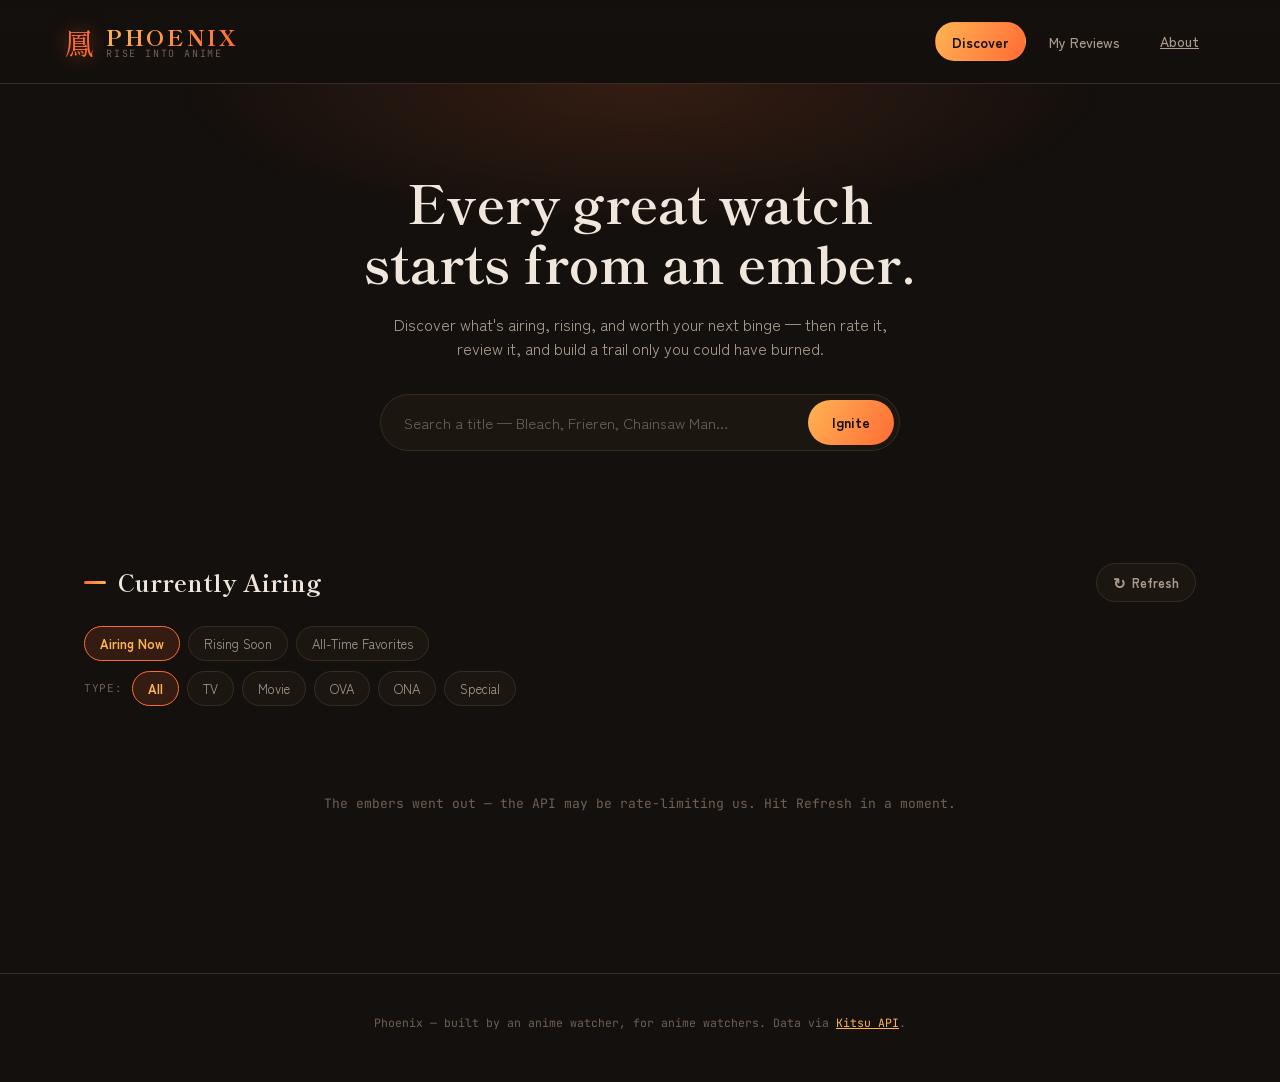
==== index.html @ 50bfbc42 "Add files via upload" ====
<!DOCTYPE html>
<html lang="en">
<head>
<meta charset="UTF-8">
<meta name="viewport" content="width=device-width, initial-scale=1.0">
<title>Phoenix — Rise Into Anime</title>
<link rel="preconnect" href="https://fonts.googleapis.com">
<link rel="preconnect" href="https://fonts.gstatic.com" crossorigin>
<link href="https://fonts.googleapis.com/css2?family=Shippori+Mincho:wght@500;700;800&family=Zen+Kaku+Gothic+New:wght@400;500;700;900&family=JetBrains+Mono:wght@400;600&display=swap" rel="stylesheet">
<link rel="stylesheet" href="style.css">
</head>
<body>

  <!-- Ember particle field -->
  <div class="ember-field" id="emberField" aria-hidden="true"></div>

  <header class="site-header">
    <div class="wordmark">
      <span class="wordmark-glyph">鳳</span>
      <div class="wordmark-text">
        <span class="wordmark-main">PHOENIX</span>
        <span class="wordmark-sub">rise into anime</span>
      </div>
    </div>

    <nav class="main-nav">
      <button class="nav-btn is-active" data-view="discover">Discover</button>
      <button class="nav-btn" data-view="reviews">My Reviews</button>
      <a class="nav-btn" href="about.html">About</a>
    </nav>
  </header>

  <main>

    <!-- HERO -->
    <section class="hero" id="hero">
      <div class="hero-inner">
        <h1 class="hero-title">Every great watch<br>starts from an ember.</h1>
        <p class="hero-sub">Discover what's airing, rising, and worth your next binge — then rate it, review it, and build a trail only you could have burned.</p>
        <form class="hero-search" id="heroSearchForm">
          <input type="text" id="heroSearchInput" placeholder="Search a title — Bleach, Frieren, Chainsaw Man…" autocomplete="off">
          <button type="submit">Ignite</button>
        </form>
      </div>
    </section>

    <!-- DISCOVER VIEW (browsing + search both render here) -->
    <section class="view" id="view-discover">
      <div class="section-head">
        <h2><span class="ember-dash"></span><span id="discoverHeading">Currently Airing</span></h2>
        <button class="refresh-btn" id="refreshDiscover" title="Load a fresh set">
          <span class="refresh-icon">&#8635;</span> Refresh
        </button>
      </div>

      <div class="search-status is-hidden" id="searchStatus">
        <span id="searchStatusText"></span>
        <button class="chip" id="clearSearch">&times; Clear search</button>
      </div>

      <div class="filter-row" id="seasonFilters">
        <button class="chip is-active" data-filter="airing">Airing Now</button>
        <button class="chip" data-filter="upcoming">Rising Soon</button>
        <button class="chip" data-filter="bypopularity">All-Time Favorites</button>
      </div>
      <div class="filter-row filter-row-type" id="typeFilters">
        <span class="filter-label">Type:</span>
        <button class="chip is-active" data-type="all">All</button>
        <button class="chip" data-type="TV">TV</button>
        <button class="chip" data-type="movie">Movie</button>
        <button class="chip" data-type="OVA">OVA</button>
        <button class="chip" data-type="ONA">ONA</button>
        <button class="chip" data-type="special">Special</button>
      </div>
      <div class="card-grid" id="discoverGrid">
        <div class="loader">Stoking the embers…</div>
      </div>
    </section>

    <!-- REVIEWS VIEW -->
    <section class="view is-hidden" id="view-reviews">
      <div class="section-head">
        <h2><span class="ember-dash"></span>Your Trail</h2>
        <p class="section-note">Everything you've rated and reviewed, kept right here in your browser.</p>
      </div>
      <div class="card-grid" id="reviewsGrid"></div>
      <div class="empty-state is-hidden" id="reviewsEmpty">
        <p>Your trail is still cold.</p>
        <span>Rate an anime from Discover to light the first ember.</span>
      </div>
    </section>

  </main>

  <footer class="site-footer">
    <p>Phoenix — built by an anime watcher, for anime watchers. Data via <a href="https://kitsu.io" target="_blank" rel="noopener">Kitsu API</a>.</p>
  </footer>

  <script src="api.js"></script>
  <script src="store.js"></script>
  <script src="app.js"></script>
</body>
</html>
---- style.css ----
/* ==========================================================================
   PHOENIX — design tokens
   ========================================================================== */
:root {
  --bg:        #14100D;
  --bg-alt:    #1C1611;
  --card:      #241C16;
  --card-hover:#2C2119;
  --border:    #382C22;

  --ember:     #FF6B35;
  --ember-hot: #FFB454;
  --ash-red:   #C1441E;

  --text:      #F0E6DC;
  --text-dim:  #A89A8C;
  --text-faint:#6E6055;

  --font-display: 'Shippori Mincho', serif;
  --font-body:    'Zen Kaku Gothic New', sans-serif;
  --font-mono:    'JetBrains Mono', monospace;

  --radius: 10px;
}

* { box-sizing: border-box; }

html { scroll-behavior: smooth; }

body {
  margin: 0;
  background: var(--bg);
  color: var(--text);
  font-family: var(--font-body);
  line-height: 1.5;
  position: relative;
  overflow-x: hidden;
}

a { color: var(--ember-hot); }

:focus-visible {
  outline: 2px solid var(--ember-hot);
  outline-offset: 2px;
}

/* ==========================================================================
   Ember particle field (signature ambient layer)
   ========================================================================== */
.ember-field {
  position: fixed;
  inset: 0;
  pointer-events: none;
  z-index: 0;
  overflow: hidden;
}
.ember-particle {
  position: absolute;
  bottom: -10px;
  width: 3px;
  height: 3px;
  border-radius: 50%;
  background: var(--ember-hot);
  box-shadow: 0 0 6px 1px var(--ember);
  opacity: 0;
  animation: drift linear infinite;
}
@keyframes drift {
  0%   { transform: translateY(0) translateX(0); opacity: 0; }
  10%  { opacity: .8; }
  90%  { opacity: .4; }
  100% { transform: translateY(-110vh) translateX(var(--drift-x, 20px)); opacity: 0; }
}
@media (prefers-reduced-motion: reduce) {
  .ember-particle { animation: none; display: none; }
}

/* ==========================================================================
   Header
   ========================================================================== */
.site-header {
  position: relative;
  z-index: 2;
  display: flex;
  align-items: center;
  justify-content: space-between;
  padding: 22px 5vw;
  border-bottom: 1px solid var(--border);
  background: linear-gradient(to bottom, rgba(20,16,13,.95), rgba(20,16,13,.85));
  backdrop-filter: blur(6px);
  position: sticky;
  top: 0;
}

.wordmark { display: flex; align-items: center; gap: 12px; }
.wordmark-glyph {
  font-family: var(--font-display);
  font-size: 30px;
  color: var(--ember);
  line-height: 1;
  text-shadow: 0 0 18px rgba(255,107,53,.5);
}
.wordmark-text { display: flex; flex-direction: column; line-height: 1.1; }
.wordmark-main {
  font-family: var(--font-display);
  font-weight: 800;
  font-size: 22px;
  letter-spacing: 0.12em;
  background: linear-gradient(120deg, var(--ember-hot), var(--ember));
  -webkit-background-clip: text;
  background-clip: text;
  color: transparent;
}
.wordmark-sub {
  font-family: var(--font-mono);
  font-size: 10px;
  letter-spacing: 0.18em;
  text-transform: uppercase;
  color: var(--text-faint);
}

.main-nav { display: flex; gap: 6px; }
.nav-btn {
  background: transparent;
  border: 1px solid transparent;
  color: var(--text-dim);
  font-family: var(--font-body);
  font-weight: 500;
  font-size: 14px;
  padding: 8px 16px;
  border-radius: 999px;
  cursor: pointer;
  transition: all .18s ease;
}
.nav-btn:hover { color: var(--text); border-color: var(--border); }
.nav-btn.is-active {
  color: var(--bg);
  background: linear-gradient(120deg, var(--ember-hot), var(--ember));
  font-weight: 700;
}
.back-link {
  text-decoration: none;
  border: 1px solid var(--border);
  font-weight: 600;
}
.back-link:hover { color: var(--ember-hot); border-color: var(--ember); }

/* ==========================================================================
   Hero
   ========================================================================== */
.hero {
  position: relative;
  z-index: 1;
  padding: 88px 5vw 64px;
  text-align: center;
  background:
    radial-gradient(ellipse 60% 50% at 50% 0%, rgba(255,107,53,.14), transparent 70%);
}
.hero-inner { max-width: 720px; margin: 0 auto; }
.hero-title {
  font-family: var(--font-display);
  font-weight: 700;
  font-size: clamp(32px, 5vw, 52px);
  line-height: 1.15;
  margin: 0 0 20px;
  color: var(--text);
}
.hero-sub {
  color: var(--text-dim);
  font-size: 16px;
  max-width: 520px;
  margin: 0 auto 34px;
}

.hero-search {
  display: flex;
  max-width: 520px;
  margin: 0 auto;
  border: 1px solid var(--border);
  border-radius: 999px;
  background: var(--bg-alt);
  padding: 5px;
  transition: border-color .2s ease, box-shadow .2s ease;
}
.hero-search:focus-within {
  border-color: var(--ember);
  box-shadow: 0 0 0 4px rgba(255,107,53,.12);
}
.hero-search input {
  flex: 1;
  background: transparent;
  border: none;
  color: var(--text);
  font-family: var(--font-body);
  font-size: 15px;
  padding: 12px 18px;
  outline: none;
}
.hero-search input::placeholder { color: var(--text-faint); }
.hero-search button {
  border: none;
  border-radius: 999px;
  padding: 0 24px;
  font-family: var(--font-body);
  font-weight: 700;
  font-size: 14px;
  color: var(--bg);
  background: linear-gradient(120deg, var(--ember-hot), var(--ember));
  cursor: pointer;
  transition: filter .15s ease;
}
.hero-search button:hover { filter: brightness(1.1); }

/* ==========================================================================
   Views / sections
   ========================================================================== */
main { position: relative; z-index: 1; max-width: 1240px; margin: 0 auto; padding: 0 5vw 100px; }

.view.is-hidden { display: none; }

.section-head {
  display: flex;
  align-items: center;
  justify-content: space-between;
  flex-wrap: wrap;
  gap: 14px;
  margin: 48px 0 24px;
}
.section-head h2 {
  display: flex;
  align-items: center;
  gap: 12px;
  font-family: var(--font-display);
  font-weight: 700;
  font-size: 24px;
  margin: 0;
}
.ember-dash {
  width: 22px;
  height: 3px;
  border-radius: 2px;
  background: linear-gradient(90deg, var(--ember), var(--ember-hot));
  display: inline-block;
}
.section-note { color: var(--text-faint); font-size: 13px; margin: 0; }

.refresh-btn {
  display: inline-flex;
  align-items: center;
  gap: 6px;
  background: var(--bg-alt);
  border: 1px solid var(--border);
  color: var(--text-dim);
  font-family: var(--font-body);
  font-size: 13px;
  font-weight: 600;
  padding: 8px 16px;
  border-radius: 999px;
  cursor: pointer;
  transition: all .18s ease;
}
.refresh-btn:hover { color: var(--ember-hot); border-color: var(--ember); }
.refresh-icon { display: inline-block; font-size: 15px; transition: transform .5s ease; }
.refresh-btn.is-spinning .refresh-icon { transform: rotate(360deg); }

.filter-row.is-hidden { display: none; }

.search-status {
  display: flex;
  align-items: center;
  justify-content: space-between;
  gap: 12px;
  background: rgba(255,107,53,.08);
  border: 1px solid var(--ember);
  border-radius: var(--radius);
  padding: 10px 16px;
  margin-bottom: 24px;
}
.search-status.is-hidden { display: none; }
.search-status span {
  font-family: var(--font-mono);
  font-size: 12.5px;
  color: var(--ember-hot);
}
.search-status .chip {
  border-color: var(--ash-red);
  color: var(--text-dim);
}
.search-status .chip:hover { color: var(--ash-red); }

.filter-row { display: flex; align-items: center; gap: 8px; flex-wrap: wrap; margin-bottom: 10px; }
.filter-row-type { margin-bottom: 28px; }
.filter-label { font-family: var(--font-mono); font-size: 11px; color: var(--text-faint); text-transform: uppercase; letter-spacing: .06em; margin-right: 2px; }
.chip {
  background: var(--bg-alt);
  border: 1px solid var(--border);
  color: var(--text-dim);
  font-family: var(--font-body);
  font-size: 13px;
  padding: 7px 15px;
  border-radius: 999px;
  cursor: pointer;
  transition: all .18s ease;
}
.chip:hover { color: var(--text); border-color: var(--ember); }
.chip.is-active {
  background: rgba(255,107,53,.14);
  border-color: var(--ember);
  color: var(--ember-hot);
  font-weight: 600;
}

/* ==========================================================================
   Card grid
   ========================================================================== */
.card-grid {
  display: grid;
  grid-template-columns: repeat(auto-fill, minmax(190px, 1fr));
  gap: 20px;
}

.anime-card {
  background: var(--card);
  border: 1px solid var(--border);
  border-radius: var(--radius);
  overflow: hidden;
  cursor: pointer;
  transition: transform .2s ease, border-color .2s ease, box-shadow .2s ease;
  display: flex;
  flex-direction: column;
}
.anime-card:hover {
  transform: translateY(-4px);
  border-color: var(--ember);
  box-shadow: 0 12px 28px -12px rgba(255,107,53,.35);
}
.anime-card:hover .card-poster img { transform: scale(1.05); }

.card-poster {
  position: relative;
  width: 100%;
  aspect-ratio: 2 / 3;
  overflow: hidden;
  background: var(--bg-alt);
}
.card-poster img {
  width: 100%; height: 100%;
  object-fit: cover;
  display: block;
  transition: transform .3s ease;
}
.card-score {
  position: absolute;
  top: 8px; right: 8px;
  background: rgba(20,16,13,.85);
  border: 1px solid var(--ember);
  color: var(--ember-hot);
  font-family: var(--font-mono);
  font-size: 11px;
  font-weight: 600;
  padding: 3px 7px;
  border-radius: 6px;
}
.card-your-score {
  position: absolute;
  top: 8px; left: 8px;
  background: linear-gradient(120deg, var(--ember-hot), var(--ember));
  color: var(--bg);
  font-family: var(--font-mono);
  font-size: 11px;
  font-weight: 700;
  padding: 3px 7px;
  border-radius: 6px;
}
.card-body { padding: 12px 13px 14px; flex: 1; display: flex; flex-direction: column; gap: 4px; }
.card-title {
  font-family: var(--font-body);
  font-weight: 700;
  font-size: 13.5px;
  line-height: 1.3;
  color: var(--text);
  display: -webkit-box;
  -webkit-line-clamp: 2;
  -webkit-box-orient: vertical;
  overflow: hidden;
}
.card-meta {
  font-family: var(--font-mono);
  font-size: 10.5px;
  color: var(--text-faint);
  text-transform: uppercase;
  letter-spacing: .04em;
}

.loader, .empty-state {
  grid-column: 1 / -1;
  text-align: center;
  padding: 60px 20px;
  color: var(--text-faint);
  font-family: var(--font-mono);
  font-size: 13px;
}
.empty-state p { font-family: var(--font-display); font-size: 20px; color: var(--text-dim); margin: 0 0 8px; }
.empty-state span { font-size: 13px; }

/* ==========================================================================
   Full-page detail (detail.html)
   ========================================================================== */
.detail-page {
  position: relative;
  z-index: 1;
  max-width: 840px;
  margin: 0 auto;
  padding: 0 5vw 80px;
}

.detail-content-page { }

.detail-hero.detail-hero-page {
  height: 340px;
  border-radius: var(--radius);
  margin-top: 28px;
}
.detail-hero-page img { object-fit: cover; filter: brightness(.5); }
.detail-hero-page::after {
  content: '';
  position: absolute; inset: 0;
  background: linear-gradient(to top, var(--bg), transparent 65%);
}

.detail-body.detail-body-page { padding-top: 8px; }

.detail-top-row {
  display: flex;
  justify-content: space-between;
  align-items: flex-end;
  gap: 24px;
  flex-wrap: wrap;
  margin-top: -64px;
  position: relative;
  z-index: 1;
}
.detail-title.detail-title-page {
  font-size: clamp(24px, 3.2vw, 34px);
  margin: 0 0 12px;
}

.rating-badge {
  display: flex;
  flex-direction: column;
  align-items: center;
  background: var(--card);
  border: 1px solid var(--ember);
  border-radius: var(--radius);
  padding: 12px 20px;
  min-width: 108px;
  box-shadow: 0 8px 24px -12px rgba(255,107,53,.4);
}
.rating-badge-num {
  font-family: var(--font-mono);
  font-weight: 700;
  font-size: 30px;
  color: var(--ember-hot);
  line-height: 1;
}
.rating-badge-max { font-family: var(--font-mono); font-size: 12px; color: var(--text-faint); margin-top: 2px; }
.rating-badge-rank {
  font-family: var(--font-mono);
  font-size: 9.5px;
  color: var(--text-dim);
  text-align: center;
  margin-top: 8px;
  text-transform: uppercase;
  letter-spacing: .03em;
}

.meta-grid {
  display: grid;
  grid-template-columns: repeat(auto-fit, minmax(120px, 1fr));
  gap: 16px;
  background: var(--bg-alt);
  border: 1px solid var(--border);
  border-radius: var(--radius);
  padding: 18px 20px;
  margin: 24px 0 28px;
}
.meta-cell { display: flex; flex-direction: column; gap: 4px; }
.meta-cell-label {
  font-family: var(--font-mono);
  font-size: 10px;
  text-transform: uppercase;
  letter-spacing: .06em;
  color: var(--text-faint);
}
.meta-cell-value { font-family: var(--font-body); font-size: 14px; font-weight: 600; color: var(--text); }

/* ==========================================================================
   Detail overlay panel
   ========================================================================== */
.overlay {
  position: fixed;
  inset: 0;
  z-index: 50;
  background: rgba(10,8,6,.72);
  backdrop-filter: blur(3px);
  display: flex;
  justify-content: flex-end;
}
.overlay.is-hidden { display: none; }

.detail-panel {
  width: min(560px, 100%);
  height: 100%;
  background: var(--bg-alt);
  border-left: 1px solid var(--border);
  overflow-y: auto;
  position: relative;
  animation: slideIn .28s ease;
}
@keyframes slideIn {
  from { transform: translateX(24px); opacity: 0; }
  to   { transform: translateX(0); opacity: 1; }
}
@media (prefers-reduced-motion: reduce) { .detail-panel { animation: none; } }

.detail-close {
  position: absolute;
  top: 16px; right: 16px;
  z-index: 5;
  width: 34px; height: 34px;
  border-radius: 50%;
  border: 1px solid var(--border);
  background: rgba(20,16,13,.7);
  color: var(--text);
  font-size: 20px;
  line-height: 1;
  cursor: pointer;
}
.detail-close:hover { border-color: var(--ember); color: var(--ember-hot); }

.detail-hero { position: relative; width: 100%; height: 230px; overflow: hidden; }
.detail-hero img { width: 100%; height: 100%; object-fit: cover; filter: brightness(.55); }
.detail-hero::after {
  content: '';
  position: absolute; inset: 0;
  background: linear-gradient(to top, var(--bg-alt), transparent 60%);
}

.detail-body { padding: 0 28px 40px; }
.detail-title {
  font-family: var(--font-display);
  font-weight: 700;
  font-size: 26px;
  margin: -50px 0 6px;
  position: relative;
  z-index: 1;
}
.detail-sub {
  font-family: var(--font-mono);
  font-size: 11.5px;
  color: var(--ember-hot);
  text-transform: uppercase;
  letter-spacing: .06em;
  margin: 0 0 18px;
}
.detail-genres { display: flex; flex-wrap: wrap; gap: 6px; margin-bottom: 18px; }
.genre-tag {
  font-size: 11.5px;
  padding: 4px 10px;
  border-radius: 999px;
  border: 1px solid var(--border);
  color: var(--text-dim);
}
.detail-synopsis { color: var(--text-dim); font-size: 14px; line-height: 1.7; margin-bottom: 28px; }

.watch-block {
  border-top: 1px solid var(--border);
  padding-top: 22px;
  margin-bottom: 22px;
}
.watch-block h3 {
  font-family: var(--font-display);
  font-size: 16px;
  margin: 0 0 12px;
}
.watch-links { display: flex; flex-wrap: wrap; gap: 8px; }
.watch-pill {
  display: inline-flex;
  align-items: center;
  gap: 6px;
  text-decoration: none;
  background: var(--card);
  border: 1px solid var(--border);
  color: var(--ember-hot);
  font-family: var(--font-body);
  font-weight: 600;
  font-size: 13px;
  padding: 8px 16px;
  border-radius: 999px;
  transition: all .18s ease;
}
.watch-pill::after { content: '↗'; font-size: 11px; opacity: .6; }
.watch-pill:hover { border-color: var(--ember); background: rgba(255,107,53,.1); }
.watch-empty { color: var(--text-faint); font-size: 13px; margin: 0; }

.rate-block {
  border-top: 1px solid var(--border);
  padding-top: 24px;
}
.rate-block h3 {
  font-family: var(--font-display);
  font-size: 16px;
  margin: 0 0 4px;
}
.rate-block .rate-caption { color: var(--text-faint); font-size: 12.5px; margin: 0 0 16px; }

.flame-scale { display: flex; gap: 4px; margin-bottom: 6px; }
.flame-seg {
  flex: 1;
  height: 34px;
  border-radius: 5px;
  background: var(--card);
  border: 1px solid var(--border);
  cursor: pointer;
  transition: transform .12s ease;
  position: relative;
}
.flame-seg:hover { transform: translateY(-2px); }
.flame-seg.is-lit {
  background: linear-gradient(180deg, var(--ember-hot), var(--ember) 70%, var(--ash-red));
  border-color: var(--ember);
  box-shadow: 0 0 10px rgba(255,107,53,.5);
}
.flame-value {
  font-family: var(--font-mono);
  font-size: 13px;
  color: var(--text-dim);
  margin-bottom: 18px;
}
.flame-value strong { color: var(--ember-hot); font-size: 16px; }

.review-textarea {
  width: 100%;
  min-height: 100px;
  background: var(--card);
  border: 1px solid var(--border);
  border-radius: var(--radius);
  color: var(--text);
  font-family: var(--font-body);
  font-size: 13.5px;
  padding: 12px 14px;
  resize: vertical;
  margin-bottom: 14px;
}
.review-textarea:focus { outline: none; border-color: var(--ember); }
.review-textarea::placeholder { color: var(--text-faint); }

.rate-actions { display: flex; gap: 10px; align-items: center; }
.btn-primary {
  border: none;
  border-radius: 999px;
  padding: 11px 26px;
  font-family: var(--font-body);
  font-weight: 700;
  font-size: 13.5px;
  color: var(--bg);
  background: linear-gradient(120deg, var(--ember-hot), var(--ember));
  cursor: pointer;
  transition: filter .15s ease;
}
.btn-primary:hover { filter: brightness(1.1); }
.btn-ghost {
  border: 1px solid var(--border);
  background: transparent;
  color: var(--text-dim);
  border-radius: 999px;
  padding: 11px 20px;
  font-family: var(--font-body);
  font-size: 13.5px;
  cursor: pointer;
}
.btn-ghost:hover { border-color: var(--ash-red); color: var(--ash-red); }
.save-confirm {
  font-family: var(--font-mono);
  font-size: 12px;
  color: var(--ember-hot);
  opacity: 0;
  transition: opacity .3s ease;
}
.save-confirm.is-shown { opacity: 1; }

/* ==========================================================================
   About page — kept plain and simple on purpose
   ========================================================================== */
.about-page {
  position: relative;
  z-index: 1;
  max-width: 640px;
  margin: 0 auto;
  padding: 56px 5vw 90px;
}
.about-page h1 {
  font-family: var(--font-display);
  font-weight: 700;
  font-size: 30px;
  margin: 0 0 20px;
}
.about-page h2 {
  font-family: var(--font-display);
  font-weight: 700;
  font-size: 18px;
  margin: 32px 0 10px;
}
.about-page p {
  color: var(--text-dim);
  font-size: 15px;
  line-height: 1.7;
  margin: 0 0 4px;
}
.about-page a { color: var(--ember-hot); }
.about-back { margin-top: 32px; }
.about-back a { text-decoration: none; font-weight: 600; }
.about-back a:hover { text-decoration: underline; }

/* ==========================================================================
   Footer
   ========================================================================== */
.site-footer {
  position: relative; z-index: 1;
  text-align: center;
  padding: 28px 5vw 40px;
  border-top: 1px solid var(--border);
  color: var(--text-faint);
  font-family: var(--font-mono);
  font-size: 11.5px;
}

/* ==========================================================================
   Responsive
   ========================================================================== */
@media (max-width: 640px) {
  .site-header { flex-direction: column; gap: 14px; padding: 16px 5vw; }
  .main-nav { width: 100%; justify-content: center; }
  .hero { padding: 56px 6vw 44px; }
  .detail-title { font-size: 21px; }
  .card-grid { grid-template-columns: repeat(auto-fill, minmax(140px, 1fr)); gap: 14px; }
}
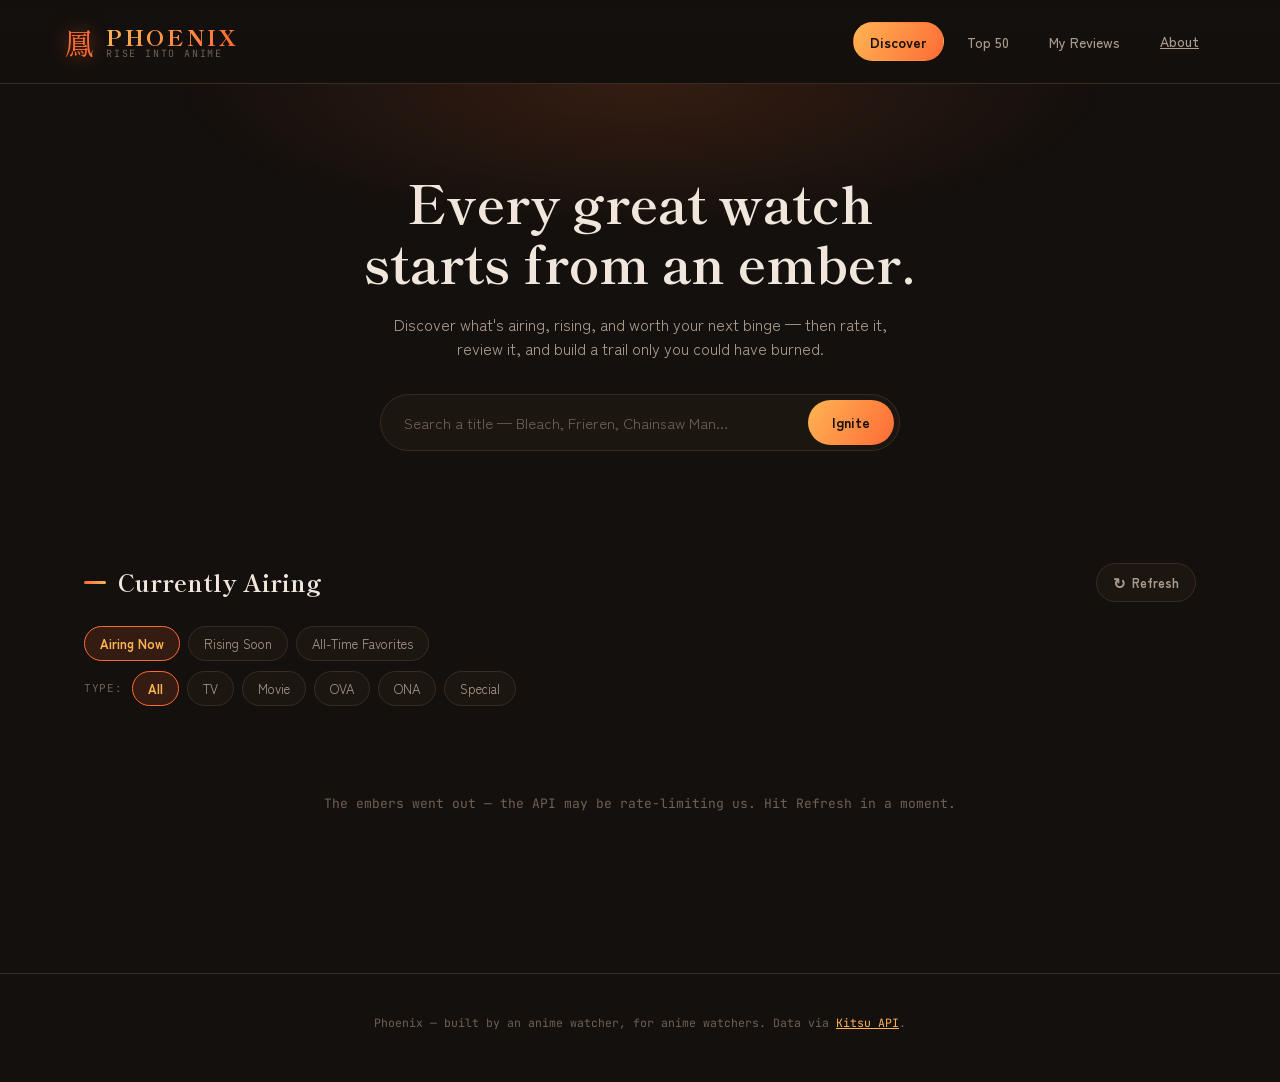
==== commit 12a69dc6: "Add Top 50 view with Movies/Series toggle New "Top 50" nav button after Discover. Shows the 50 highe" ====
--- a/index.html
+++ b/index.html
@@ -25,6 +25,7 @@
 
     <nav class="main-nav">
       <button class="nav-btn is-active" data-view="discover">Discover</button>
+      <button class="nav-btn" data-view="top50">Top 50</button>
       <button class="nav-btn" data-view="reviews">My Reviews</button>
       <a class="nav-btn" href="about.html">About</a>
     </nav>
@@ -77,6 +78,18 @@
       </div>
     </section>
 
+    <!-- TOP 50 VIEW -->
+    <section class="view is-hidden" id="view-top50">
+      <div class="section-head">
+        <h2><span class="ember-dash"></span>Top 50 Highest Rated</h2>
+      </div>
+      <div class="filter-row" id="top50Filters">
+        <button class="chip is-active" data-kind="movie">Movies</button>
+        <button class="chip" data-kind="series">Series</button>
+      </div>
+      <div class="card-grid" id="top50Grid"></div>
+    </section>
+
     <!-- REVIEWS VIEW -->
     <section class="view is-hidden" id="view-reviews">
       <div class="section-head">
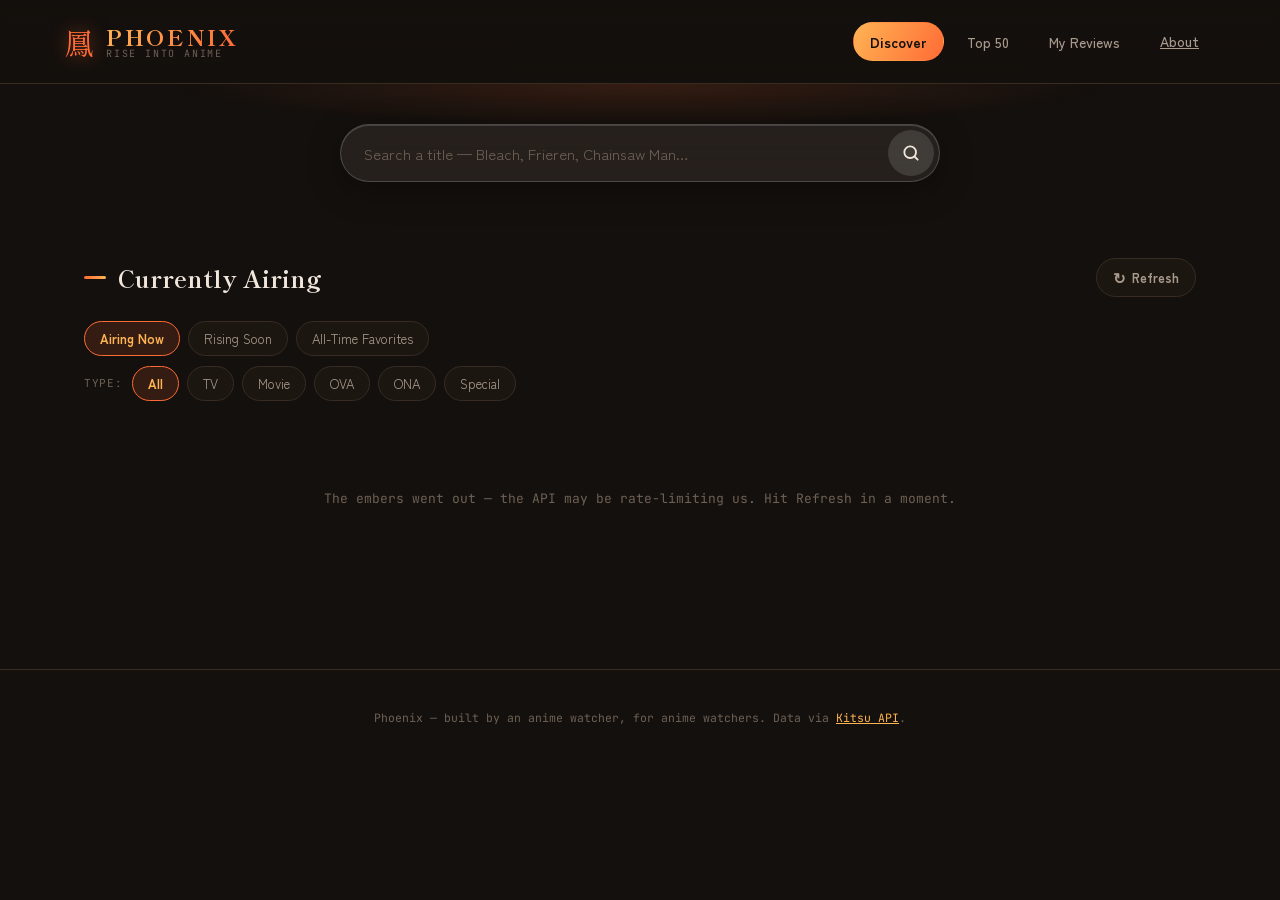
==== commit c85cb96b: "update" ====
--- a/index.html
+++ b/index.html
@@ -1,116 +1,114 @@
-<!DOCTYPE html>
-<html lang="en">
-<head>
-<meta charset="UTF-8">
-<meta name="viewport" content="width=device-width, initial-scale=1.0">
-<title>Phoenix — Rise Into Anime</title>
-<link rel="preconnect" href="https://fonts.googleapis.com">
-<link rel="preconnect" href="https://fonts.gstatic.com" crossorigin>
-<link href="https://fonts.googleapis.com/css2?family=Shippori+Mincho:wght@500;700;800&family=Zen+Kaku+Gothic+New:wght@400;500;700;900&family=JetBrains+Mono:wght@400;600&display=swap" rel="stylesheet">
-<link rel="stylesheet" href="style.css">
-</head>
-<body>
-
-  <!-- Ember particle field -->
-  <div class="ember-field" id="emberField" aria-hidden="true"></div>
-
-  <header class="site-header">
-    <div class="wordmark">
-      <span class="wordmark-glyph">鳳</span>
-      <div class="wordmark-text">
-        <span class="wordmark-main">PHOENIX</span>
-        <span class="wordmark-sub">rise into anime</span>
-      </div>
-    </div>
-
-    <nav class="main-nav">
-      <button class="nav-btn is-active" data-view="discover">Discover</button>
-      <button class="nav-btn" data-view="top50">Top 50</button>
-      <button class="nav-btn" data-view="reviews">My Reviews</button>
-      <a class="nav-btn" href="about.html">About</a>
-    </nav>
-  </header>
-
-  <main>
-
-    <!-- HERO -->
-    <section class="hero" id="hero">
-      <div class="hero-inner">
-        <h1 class="hero-title">Every great watch<br>starts from an ember.</h1>
-        <p class="hero-sub">Discover what's airing, rising, and worth your next binge — then rate it, review it, and build a trail only you could have burned.</p>
-        <form class="hero-search" id="heroSearchForm">
-          <input type="text" id="heroSearchInput" placeholder="Search a title — Bleach, Frieren, Chainsaw Man…" autocomplete="off">
-          <button type="submit">Ignite</button>
-        </form>
-      </div>
-    </section>
-
-    <!-- DISCOVER VIEW (browsing + search both render here) -->
-    <section class="view" id="view-discover">
-      <div class="section-head">
-        <h2><span class="ember-dash"></span><span id="discoverHeading">Currently Airing</span></h2>
-        <button class="refresh-btn" id="refreshDiscover" title="Load a fresh set">
-          <span class="refresh-icon">&#8635;</span> Refresh
-        </button>
-      </div>
-
-      <div class="search-status is-hidden" id="searchStatus">
-        <span id="searchStatusText"></span>
-        <button class="chip" id="clearSearch">&times; Clear search</button>
-      </div>
-
-      <div class="filter-row" id="seasonFilters">
-        <button class="chip is-active" data-filter="airing">Airing Now</button>
-        <button class="chip" data-filter="upcoming">Rising Soon</button>
-        <button class="chip" data-filter="bypopularity">All-Time Favorites</button>
-      </div>
-      <div class="filter-row filter-row-type" id="typeFilters">
-        <span class="filter-label">Type:</span>
-        <button class="chip is-active" data-type="all">All</button>
-        <button class="chip" data-type="TV">TV</button>
-        <button class="chip" data-type="movie">Movie</button>
-        <button class="chip" data-type="OVA">OVA</button>
-        <button class="chip" data-type="ONA">ONA</button>
-        <button class="chip" data-type="special">Special</button>
-      </div>
-      <div class="card-grid" id="discoverGrid">
-        <div class="loader">Stoking the embers…</div>
-      </div>
-    </section>
-
-    <!-- TOP 50 VIEW -->
-    <section class="view is-hidden" id="view-top50">
-      <div class="section-head">
-        <h2><span class="ember-dash"></span>Top 50 Highest Rated</h2>
-      </div>
-      <div class="filter-row" id="top50Filters">
-        <button class="chip is-active" data-kind="movie">Movies</button>
-        <button class="chip" data-kind="series">Series</button>
-      </div>
-      <div class="card-grid" id="top50Grid"></div>
-    </section>
-
-    <!-- REVIEWS VIEW -->
-    <section class="view is-hidden" id="view-reviews">
-      <div class="section-head">
-        <h2><span class="ember-dash"></span>Your Trail</h2>
-        <p class="section-note">Everything you've rated and reviewed, kept right here in your browser.</p>
-      </div>
-      <div class="card-grid" id="reviewsGrid"></div>
-      <div class="empty-state is-hidden" id="reviewsEmpty">
-        <p>Your trail is still cold.</p>
-        <span>Rate an anime from Discover to light the first ember.</span>
-      </div>
-    </section>
-
-  </main>
-
-  <footer class="site-footer">
-    <p>Phoenix — built by an anime watcher, for anime watchers. Data via <a href="https://kitsu.io" target="_blank" rel="noopener">Kitsu API</a>.</p>
-  </footer>
-
-  <script src="api.js"></script>
-  <script src="store.js"></script>
-  <script src="app.js"></script>
-</body>
+<!DOCTYPE html>
+<html lang="en">
+<head>
+<meta charset="UTF-8">
+<meta name="viewport" content="width=device-width, initial-scale=1.0">
+<title>Phoenix — Rise Into Anime</title>
+<link rel="preconnect" href="https://fonts.googleapis.com">
+<link rel="preconnect" href="https://fonts.gstatic.com" crossorigin>
+<link href="https://fonts.googleapis.com/css2?family=Shippori+Mincho:wght@500;700;800&family=Zen+Kaku+Gothic+New:wght@400;500;700;900&family=JetBrains+Mono:wght@400;600&display=swap" rel="stylesheet">
+<link rel="stylesheet" href="style.css">
+</head>
+<body>
+
+  <!-- Ember particle field -->
+  <div class="ember-field" id="emberField" aria-hidden="true"></div>
+
+  <header class="site-header">
+    <div class="wordmark">
+      <span class="wordmark-glyph">鳳</span>
+      <div class="wordmark-text">
+        <span class="wordmark-main">PHOENIX</span>
+        <span class="wordmark-sub">rise into anime</span>
+      </div>
+    </div>
+
+    <nav class="main-nav">
+      <button class="nav-btn is-active" data-view="discover">Discover</button>
+      <button class="nav-btn" data-view="top50">Top 50</button>
+      <button class="nav-btn" data-view="reviews">My Reviews</button>
+      <a class="nav-btn" href="about.html">About</a>
+    </nav>
+  </header>
+
+  <main>
+
+    <!-- HERO -->
+    <section class="hero" id="hero">
+      <div class="hero-inner">
+        <form class="hero-search" id="heroSearchForm">
+          <input type="text" id="heroSearchInput" placeholder="Search a title — Bleach, Frieren, Chainsaw Man…" autocomplete="off">
+          <button type="submit" aria-label="Search"><svg viewBox="0 0 24 24" width="20" height="20" fill="none" stroke="currentColor" stroke-width="2.2" stroke-linecap="round"><circle cx="11" cy="11" r="7"/><path d="M20 20l-3.5-3.5"/></svg></button>
+        </form>
+      </div>
+    </section>
+
+    <!-- DISCOVER VIEW (browsing + search both render here) -->
+    <section class="view" id="view-discover">
+      <div class="section-head">
+        <h2><span class="ember-dash"></span><span id="discoverHeading">Currently Airing</span></h2>
+        <button class="refresh-btn" id="refreshDiscover" title="Load a fresh set">
+          <span class="refresh-icon">&#8635;</span> Refresh
+        </button>
+      </div>
+
+      <div class="search-status is-hidden" id="searchStatus">
+        <span id="searchStatusText"></span>
+        <button class="chip" id="clearSearch">&times; Clear search</button>
+      </div>
+
+      <div class="filter-row" id="seasonFilters">
+        <button class="chip is-active" data-filter="airing">Airing Now</button>
+        <button class="chip" data-filter="upcoming">Rising Soon</button>
+        <button class="chip" data-filter="bypopularity">All-Time Favorites</button>
+      </div>
+      <div class="filter-row filter-row-type" id="typeFilters">
+        <span class="filter-label">Type:</span>
+        <button class="chip is-active" data-type="all">All</button>
+        <button class="chip" data-type="TV">TV</button>
+        <button class="chip" data-type="movie">Movie</button>
+        <button class="chip" data-type="OVA">OVA</button>
+        <button class="chip" data-type="ONA">ONA</button>
+        <button class="chip" data-type="special">Special</button>
+      </div>
+      <div class="card-grid" id="discoverGrid">
+        <div class="loader">Stoking the embers…</div>
+      </div>
+    </section>
+
+    <!-- TOP 50 VIEW -->
+    <section class="view is-hidden" id="view-top50">
+      <div class="section-head">
+        <h2><span class="ember-dash"></span>Top 50 Highest Rated</h2>
+      </div>
+      <div class="filter-row" id="top50Filters">
+        <button class="chip is-active" data-kind="movie">Movies</button>
+        <button class="chip" data-kind="series">Series</button>
+      </div>
+      <div class="card-grid" id="top50Grid"></div>
+    </section>
+
+    <!-- REVIEWS VIEW -->
+    <section class="view is-hidden" id="view-reviews">
+      <div class="section-head">
+        <h2><span class="ember-dash"></span>Your Trail</h2>
+        <p class="section-note">Everything you've rated and reviewed, kept right here in your browser.</p>
+      </div>
+      <div class="card-grid" id="reviewsGrid"></div>
+      <div class="empty-state is-hidden" id="reviewsEmpty">
+        <p>Your trail is still cold.</p>
+        <span>Rate an anime from Discover to light the first ember.</span>
+      </div>
+    </section>
+
+  </main>
+
+  <footer class="site-footer">
+    <p>Phoenix — built by an anime watcher, for anime watchers. Data via <a href="https://kitsu.io" target="_blank" rel="noopener">Kitsu API</a>.</p>
+  </footer>
+
+  <script src="api.js"></script>
+  <script src="store.js"></script>
+  <script src="app.js"></script>
+</body>
 </html>
--- a/style.css
+++ b/style.css
@@ -744,4 +744,90 @@
   .hero { padding: 56px 6vw 44px; }
   .detail-title { font-size: 21px; }
   .card-grid { grid-template-columns: repeat(auto-fill, minmax(140px, 1fr)); gap: 14px; }
-}+}
+
+/* ==========================================================================
+   Responsive — all screen sizes (phone / tablet / laptop / desktop / TV)
+   ========================================================================== */
+html { -webkit-text-size-adjust: 100%; }
+body { overflow-x: hidden; }
+img { max-width: 100%; }
+
+/* Large desktops & big monitors: use the extra room */
+@media (min-width: 1400px) {
+  main { max-width: 1480px; }
+  .card-grid { grid-template-columns: repeat(auto-fill, minmax(210px, 1fr)); gap: 24px; }
+}
+@media (min-width: 1900px) {
+  main { max-width: 1760px; }
+  .card-grid { grid-template-columns: repeat(auto-fill, minmax(230px, 1fr)); }
+  .hero-inner { max-width: 820px; }
+}
+
+/* Tablets */
+@media (max-width: 900px) {
+  .site-header { padding: 18px 4vw; }
+  .detail-hero.detail-hero-page { height: 260px; }
+  .detail-top-row { margin-top: -48px; }
+}
+
+/* Phones */
+@media (max-width: 640px) {
+  .main-nav { flex-wrap: wrap; gap: 4px; }
+  .nav-btn { padding: 8px 12px; font-size: 13px; }
+  .hero-title { font-size: clamp(26px, 8vw, 36px); }
+  .hero-sub { font-size: 14px; }
+  .hero-search input { min-width: 0; padding: 11px 14px; }
+  .hero-search button { padding: 0 18px; }
+  .section-head { flex-wrap: wrap; gap: 10px; }
+  .detail-hero.detail-hero-page { height: 200px; margin-top: 16px; }
+  .detail-top-row { margin-top: -36px; gap: 14px; }
+  .detail-body, .detail-body-page { padding-left: 4px; padding-right: 4px; }
+  .meta-grid { grid-template-columns: repeat(2, 1fr); }
+  .rate-actions { flex-wrap: wrap; }
+  .flame-seg { height: 40px; }
+  .watch-pill { padding: 9px 14px; }
+  .chip { padding: 8px 14px; }
+}
+
+/* Small phones */
+@media (max-width: 380px) {
+  .wordmark-sub { display: none; }
+  .nav-btn { padding: 7px 10px; font-size: 12.5px; }
+  .card-grid { grid-template-columns: repeat(2, 1fr); gap: 10px; }
+  .card-body { padding: 10px; }
+}
+
+/* Short landscape phones: don't let the sticky header eat the screen */
+@media (max-height: 480px) and (orientation: landscape) {
+  .site-header { position: static; }
+}
+
+/* Touch devices: no hover-only affordances, larger tap targets */
+@media (hover: none) {
+  .flame-seg, .chip, .nav-btn { min-height: 40px; }
+}
+
+
+/* Hero: search-only, glass search bar */
+.hero { padding: 40px 5vw 28px; }
+.hero-search {
+  max-width: 600px;
+  background: rgba(255,255,255,.07);
+  border: 1px solid rgba(255,255,255,.18);
+  -webkit-backdrop-filter: blur(14px) saturate(160%);
+  backdrop-filter: blur(14px) saturate(160%);
+  box-shadow: 0 8px 32px rgba(0,0,0,.35), inset 0 1px 0 rgba(255,255,255,.15);
+}
+.hero-search:focus-within {
+  border-color: rgba(255,180,84,.7);
+  box-shadow: 0 8px 32px rgba(0,0,0,.35), 0 0 0 4px rgba(255,107,53,.15), inset 0 1px 0 rgba(255,255,255,.2);
+}
+.hero-search button {
+  width: 46px; height: 46px; padding: 0;
+  display: flex; align-items: center; justify-content: center;
+  background: rgba(255,255,255,.12);
+  color: var(--text);
+}
+.hero-search button:hover { background: rgba(255,107,53,.35); filter: none; }
+@media (max-width: 640px) { .hero { padding: 24px 5vw 20px; } }
